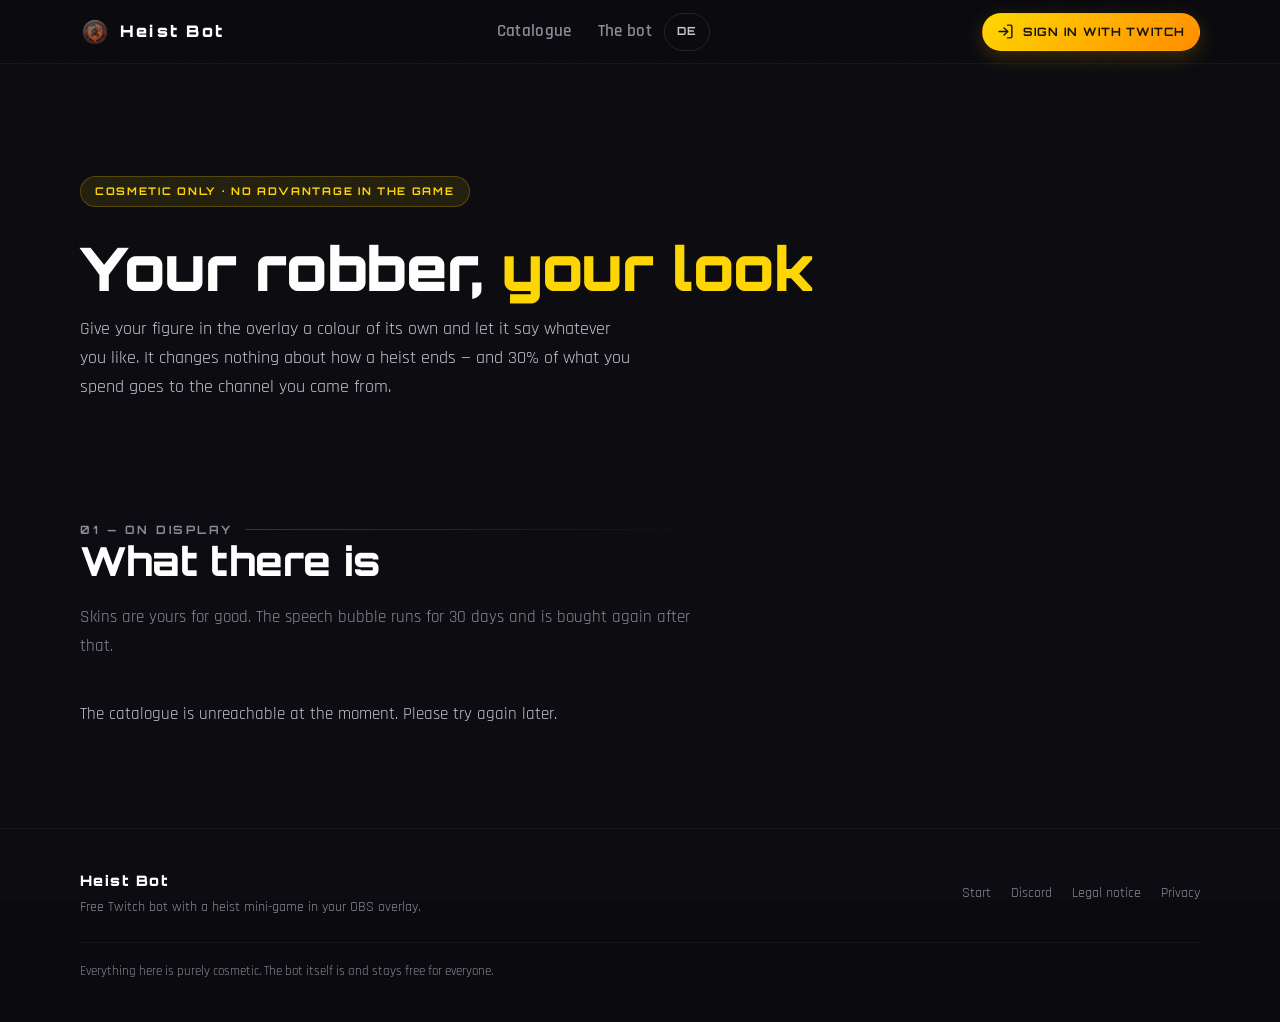
==== shop/index.html @ 2cb6a659 "feat(shop): Katalog und Besitz nach Figurenart gruppiert" ====
<!DOCTYPE html>
<html lang="de">
<head>
    <meta charset="UTF-8">
    <meta name="viewport" content="width=device-width, initial-scale=1.0">
    <title>Shop — Heist Bot</title>
    <meta name="description" content="Gib deinem Räuber ein eigenes Aussehen und eine Sprechblase. Reine Kosmetik — am Ausgang eines Raubs ändert sie nichts.">
    <meta name="robots" content="index, follow">
    <meta name="theme-color" content="#0a0a0f">

    <meta property="og:type" content="website">
    <meta property="og:url" content="https://www.heist-bot.pro/shop/">
    <meta property="og:title" content="Shop — Heist Bot">
    <meta property="og:description" content="Eigenes Aussehen und eine Sprechblase für deinen Räuber. Reine Kosmetik.">
    <link rel="canonical" href="https://www.heist-bot.pro/shop/">
    <link rel="icon" type="image/png" href="../assets/favicon.png">

    <!-- Schriften liegen lokal — es wird nichts nachgeladen. -->
    <link rel="stylesheet" href="../assets/fonts.css">
    <link rel="stylesheet" href="../assets/css/site.css">
    <link rel="stylesheet" href="../assets/css/shop.css">

    <script src="../assets/js/lucide.min.js"></script>
    <script src="../assets/js/i18n-shop.js" defer></script>
    <script src="../assets/js/shop.js" defer></script>
</head>
<body>

<header class="kopf">
    <div class="container">
        <a class="marke" href="/">
            <img src="../assets/favicon.png" alt="">
            <span>Heist Bot</span>
        </a>

        <nav class="nav" aria-label="Hauptnavigation">
            <a href="#katalog" data-i18n="nav_katalog">Katalog</a>
            <a href="/#funktionen" data-i18n="nav_bot">Der Bot</a>
        </nav>

        <button class="sprache" id="sprache" type="button" aria-label="Sprache wechseln / switch language">EN</button>

        <div class="anmeldung">
            <button class="knopf knopf-gold knopf-klein" id="anmelden" type="button">
                <i data-lucide="log-in"></i>
                <span class="nur-breit" data-i18n="an_knopf">Mit Twitch anmelden</span>
                <span class="nur-schmal" data-i18n="an_knopf_kurz">Anmelden</span>
            </button>
            <span class="wer" id="wer" hidden>
                <span id="werName"></span>
                <button class="knopf knopf-leer knopf-klein" id="abmelden" type="button" data-i18n="an_abmelden">Abmelden</button>
            </span>
        </div>
    </div>
</header>

<main id="top">
    <!-- ═══ Kopfzeile des Shops ═══ -->
    <section class="shop-held">
        <div class="container">
            <p class="kicker" data-i18n="sh_kicker">Nur Kosmetik · kein Vorteil im Spiel</p>
            <h1 data-i18n="sh_titel">Dein Räuber, <span class="gold">dein Auftritt</span></h1>
            <p class="lede" data-i18n="sh_lede">Gib deiner Figur im Overlay eine eigene Farbe und lass sie sagen, was du willst. Am Ausgang eines Raubs ändert das nichts — und 30 % von dem, was du ausgibst, gehen an den Kanal, über den du hergekommen bist.</p>
            <p class="hinweis" id="hinweis" hidden></p>
        </div>
    </section>

    <!-- ═══ Katalog ═══ -->
    <section class="abschnitt" id="katalog">
        <div class="container">
            <div class="abschnitt-kopf">
                <p class="marker"><span data-i18n="mk_katalog">01 — Auslage</span></p>
                <h2 data-i18n="kat_titel">Was es gibt</h2>
                <p data-i18n="kat_lede">Skins bleiben dir dauerhaft. Die Sprechblase läuft 30 Tage und wird danach neu gekauft.</p>
            </div>

            <p id="katalogStatus" data-i18n="kat_laedt">Katalog wird geladen …</p>

            <h3 class="gruppe-titel" id="gruppeRaeuberTitel" hidden data-i18n="kat_gruppe_raeuber">Für Raub-Kanäle</h3>
            <div class="karten" id="katalogRaeuber"></div>

            <h3 class="gruppe-titel" id="gruppeHundeTitel" hidden data-i18n="kat_gruppe_hunde">Für Zombie-Hund-Kanäle</h3>
            <div class="karten" id="katalogHunde"></div>
        </div>
    </section>

    <!-- ═══ Mein Räuber ═══ -->
    <section class="abschnitt" id="meins" hidden>
        <div class="container">
            <div class="abschnitt-kopf">
                <p class="marker"><span data-i18n="mk_meins">02 — Deine Sachen</span></p>
                <h2 data-i18n="mein_titel">Mein Räuber</h2>
                <p data-i18n="mein_lede">Ein Aussehen ist gleichzeitig aktiv. Der Wechsel gilt sofort, im nächsten Raub siehst du ihn.</p>
            </div>

            <p id="besitzLeer" hidden data-i18n="mein_leer">Du besitzt noch nichts — oben im Katalog findest du alles.</p>
            <div class="karten" id="besitzListe"></div>
        </div>
    </section>

    <!-- ═══ Meine Sprechblase ═══ -->
    <section class="abschnitt" id="blase" hidden>
        <div class="container">
            <div class="abschnitt-kopf">
                <p class="marker"><span data-i18n="mk_blase">03 — Deine Stimme</span></p>
                <h2 data-i18n="bl_titel">Meine Sprechblase</h2>
                <p data-i18n="bl_lede">Höchstens 60 Zeichen, keine Links. Der Text wird geprüft, bevor er im Stream auftaucht.</p>
            </div>

            <div class="blase-feld">
                <label class="blase-label" for="blaseText" data-i18n="bl_label">Dein Text</label>
                <div class="blase-eingabe">
                    <input id="blaseText" type="text" maxlength="60" autocomplete="off"
                           placeholder="Ich bin dann mal reich." data-i18n-attr="placeholder" data-i18n="bl_platzhalter">
                    <button class="knopf knopf-gold knopf-klein" id="blaseSpeichern" type="button" data-i18n="bl_speichern">Speichern</button>
                </div>
                <div class="blase-zeile">
                    <span id="blaseZaehler">0/60</span>
                    <span id="blaseRest"></span>
                </div>
                <p id="blaseStatus" class="blase-status"></p>
            </div>
        </div>
    </section>
</main>

<footer class="fuss">
    <div class="container fuss-raster">
        <div>
            <p class="fuss-marke">Heist Bot</p>
            <p class="fuss-klein" data-i18n="fuss_claim">Kostenloser Twitch-Bot mit Raub-Minispiel im OBS-Overlay.</p>
        </div>
        <nav class="fuss-links" aria-label="Fußzeile">
            <a href="/">Start</a>
            <a href="https://discord.gg/FV83Fcu3V3" target="_blank" rel="noopener">Discord</a>
            <a href="/impressum.html" data-i18n="fuss_impressum">Impressum</a>
            <a href="/datenschutz.html" data-i18n="fuss_datenschutz">Datenschutz</a>
        </nav>
    </div>
    <div class="container">
        <p class="fuss-klein fuss-spende" data-i18n="fuss_kosmetik">Alles hier ist reine Kosmetik. Der Bot selbst ist und bleibt für alle kostenlos.</p>
    </div>
</footer>

</body>
</html>
---- assets/fonts.css ----
/* latin */
@font-face {
  font-family: 'Orbitron';
  font-style: normal;
  font-weight: 400;
  font-display: swap;
  src: url(fonts/yMJRMIlzdpvBhQQL_Qq7dy0.woff2) format('woff2');
  unicode-range: U+0000-00FF, U+0131, U+0152-0153, U+02BB-02BC, U+02C6, U+02DA, U+02DC, U+0304, U+0308, U+0329, U+2000-206F, U+20AC, U+2122, U+2191, U+2193, U+2212, U+2215, U+FEFF, U+FFFD;
}
/* latin */
@font-face {
  font-family: 'Orbitron';
  font-style: normal;
  font-weight: 500;
  font-display: swap;
  src: url(fonts/yMJRMIlzdpvBhQQL_Qq7dy0.woff2) format('woff2');
  unicode-range: U+0000-00FF, U+0131, U+0152-0153, U+02BB-02BC, U+02C6, U+02DA, U+02DC, U+0304, U+0308, U+0329, U+2000-206F, U+20AC, U+2122, U+2191, U+2193, U+2212, U+2215, U+FEFF, U+FFFD;
}
/* latin */
@font-face {
  font-family: 'Orbitron';
  font-style: normal;
  font-weight: 600;
  font-display: swap;
  src: url(fonts/yMJRMIlzdpvBhQQL_Qq7dy0.woff2) format('woff2');
  unicode-range: U+0000-00FF, U+0131, U+0152-0153, U+02BB-02BC, U+02C6, U+02DA, U+02DC, U+0304, U+0308, U+0329, U+2000-206F, U+20AC, U+2122, U+2191, U+2193, U+2212, U+2215, U+FEFF, U+FFFD;
}
/* latin */
@font-face {
  font-family: 'Orbitron';
  font-style: normal;
  font-weight: 700;
  font-display: swap;
  src: url(fonts/yMJRMIlzdpvBhQQL_Qq7dy0.woff2) format('woff2');
  unicode-range: U+0000-00FF, U+0131, U+0152-0153, U+02BB-02BC, U+02C6, U+02DA, U+02DC, U+0304, U+0308, U+0329, U+2000-206F, U+20AC, U+2122, U+2191, U+2193, U+2212, U+2215, U+FEFF, U+FFFD;
}
/* latin */
@font-face {
  font-family: 'Orbitron';
  font-style: normal;
  font-weight: 800;
  font-display: swap;
  src: url(fonts/yMJRMIlzdpvBhQQL_Qq7dy0.woff2) format('woff2');
  unicode-range: U+0000-00FF, U+0131, U+0152-0153, U+02BB-02BC, U+02C6, U+02DA, U+02DC, U+0304, U+0308, U+0329, U+2000-206F, U+20AC, U+2122, U+2191, U+2193, U+2212, U+2215, U+FEFF, U+FFFD;
}
/* latin */
@font-face {
  font-family: 'Orbitron';
  font-style: normal;
  font-weight: 900;
  font-display: swap;
  src: url(fonts/yMJRMIlzdpvBhQQL_Qq7dy0.woff2) format('woff2');
  unicode-range: U+0000-00FF, U+0131, U+0152-0153, U+02BB-02BC, U+02C6, U+02DA, U+02DC, U+0304, U+0308, U+0329, U+2000-206F, U+20AC, U+2122, U+2191, U+2193, U+2212, U+2215, U+FEFF, U+FFFD;
}
/* devanagari */
@font-face {
  font-family: 'Rajdhani';
  font-style: normal;
  font-weight: 400;
  font-display: swap;
  src: url(fonts/LDIxapCSOBg7S-QT7p4GM-aUWA.woff2) format('woff2');
  unicode-range: U+0900-097F, U+1CD0-1CF9, U+200C-200D, U+20A8, U+20B9, U+20F0, U+25CC, U+A830-A839, U+A8E0-A8FF, U+11B00-11B09;
}
/* latin-ext */
@font-face {
  font-family: 'Rajdhani';
  font-style: normal;
  font-weight: 400;
  font-display: swap;
  src: url(fonts/LDIxapCSOBg7S-QT7p4JM-aUWA.woff2) format('woff2');
  unicode-range: U+0100-02BA, U+02BD-02C5, U+02C7-02CC, U+02CE-02D7, U+02DD-02FF, U+0304, U+0308, U+0329, U+1D00-1DBF, U+1E00-1E9F, U+1EF2-1EFF, U+2020, U+20A0-20AB, U+20AD-20C0, U+2113, U+2C60-2C7F, U+A720-A7FF;
}
/* latin */
@font-face {
  font-family: 'Rajdhani';
  font-style: normal;
  font-weight: 400;
  font-display: swap;
  src: url(fonts/LDIxapCSOBg7S-QT7p4HM-Y.woff2) format('woff2');
  unicode-range: U+0000-00FF, U+0131, U+0152-0153, U+02BB-02BC, U+02C6, U+02DA, U+02DC, U+0304, U+0308, U+0329, U+2000-206F, U+20AC, U+2122, U+2191, U+2193, U+2212, U+2215, U+FEFF, U+FFFD;
}
/* devanagari */
@font-face {
  font-family: 'Rajdhani';
  font-style: normal;
  font-weight: 500;
  font-display: swap;
  src: url(fonts/LDI2apCSOBg7S-QT7pb0EPOqeef2kg.woff2) format('woff2');
  unicode-range: U+0900-097F, U+1CD0-1CF9, U+200C-200D, U+20A8, U+20B9, U+20F0, U+25CC, U+A830-A839, U+A8E0-A8FF, U+11B00-11B09;
}
/* latin-ext */
@font-face {
  font-family: 'Rajdhani';
  font-style: normal;
  font-weight: 500;
  font-display: swap;
  src: url(fonts/LDI2apCSOBg7S-QT7pb0EPOleef2kg.woff2) format('woff2');
  unicode-range: U+0100-02BA, U+02BD-02C5, U+02C7-02CC, U+02CE-02D7, U+02DD-02FF, U+0304, U+0308, U+0329, U+1D00-1DBF, U+1E00-1E9F, U+1EF2-1EFF, U+2020, U+20A0-20AB, U+20AD-20C0, U+2113, U+2C60-2C7F, U+A720-A7FF;
}
/* latin */
@font-face {
  font-family: 'Rajdhani';
  font-style: normal;
  font-weight: 500;
  font-display: swap;
  src: url(fonts/LDI2apCSOBg7S-QT7pb0EPOreec.woff2) format('woff2');
  unicode-range: U+0000-00FF, U+0131, U+0152-0153, U+02BB-02BC, U+02C6, U+02DA, U+02DC, U+0304, U+0308, U+0329, U+2000-206F, U+20AC, U+2122, U+2191, U+2193, U+2212, U+2215, U+FEFF, U+FFFD;
}
/* devanagari */
@font-face {
  font-family: 'Rajdhani';
  font-style: normal;
  font-weight: 600;
  font-display: swap;
  src: url(fonts/LDI2apCSOBg7S-QT7pbYF_Oqeef2kg.woff2) format('woff2');
  unicode-range: U+0900-097F, U+1CD0-1CF9, U+200C-200D, U+20A8, U+20B9, U+20F0, U+25CC, U+A830-A839, U+A8E0-A8FF, U+11B00-11B09;
}
/* latin-ext */
@font-face {
  font-family: 'Rajdhani';
  font-style: normal;
  font-weight: 600;
  font-display: swap;
  src: url(fonts/LDI2apCSOBg7S-QT7pbYF_Oleef2kg.woff2) format('woff2');
  unicode-range: U+0100-02BA, U+02BD-02C5, U+02C7-02CC, U+02CE-02D7, U+02DD-02FF, U+0304, U+0308, U+0329, U+1D00-1DBF, U+1E00-1E9F, U+1EF2-1EFF, U+2020, U+20A0-20AB, U+20AD-20C0, U+2113, U+2C60-2C7F, U+A720-A7FF;
}
/* latin */
@font-face {
  font-family: 'Rajdhani';
  font-style: normal;
  font-weight: 600;
  font-display: swap;
  src: url(fonts/LDI2apCSOBg7S-QT7pbYF_Oreec.woff2) format('woff2');
  unicode-range: U+0000-00FF, U+0131, U+0152-0153, U+02BB-02BC, U+02C6, U+02DA, U+02DC, U+0304, U+0308, U+0329, U+2000-206F, U+20AC, U+2122, U+2191, U+2193, U+2212, U+2215, U+FEFF, U+FFFD;
}
/* devanagari */
@font-face {
  font-family: 'Rajdhani';
  font-style: normal;
  font-weight: 700;
  font-display: swap;
  src: url(fonts/LDI2apCSOBg7S-QT7pa8FvOqeef2kg.woff2) format('woff2');
  unicode-range: U+0900-097F, U+1CD0-1CF9, U+200C-200D, U+20A8, U+20B9, U+20F0, U+25CC, U+A830-A839, U+A8E0-A8FF, U+11B00-11B09;
}
/* latin-ext */
@font-face {
  font-family: 'Rajdhani';
  font-style: normal;
  font-weight: 700;
  font-display: swap;
  src: url(fonts/LDI2apCSOBg7S-QT7pa8FvOleef2kg.woff2) format('woff2');
  unicode-range: U+0100-02BA, U+02BD-02C5, U+02C7-02CC, U+02CE-02D7, U+02DD-02FF, U+0304, U+0308, U+0329, U+1D00-1DBF, U+1E00-1E9F, U+1EF2-1EFF, U+2020, U+20A0-20AB, U+20AD-20C0, U+2113, U+2C60-2C7F, U+A720-A7FF;
}
/* latin */
@font-face {
  font-family: 'Rajdhani';
  font-style: normal;
  font-weight: 700;
  font-display: swap;
  src: url(fonts/LDI2apCSOBg7S-QT7pa8FvOreec.woff2) format('woff2');
  unicode-range: U+0000-00FF, U+0131, U+0152-0153, U+02BB-02BC, U+02C6, U+02DA, U+02DC, U+0304, U+0308, U+0329, U+2000-206F, U+20AC, U+2122, U+2191, U+2193, U+2212, U+2215, U+FEFF, U+FFFD;
}
---- assets/css/site.css ----
/* =============================================================
   Heist Bot — Landing
   Gestaltungsidee: das Dossier eines Raubzugs. Dunkle Flaechen,
   Gold als Scheinwerfer (nie flaechig), Abschnitte als nummerierte
   Planungsschritte, feines Korn ueber allem.
   Mobil zuerst: Grundregeln gelten fuers Handy, Aufweitungen ab 768px.
   ============================================================= */

/* ---------- Token ---------- */
:root {
    --gold: #ffd700;
    --gold-deep: #ff8c00;
    --gold-gradient: linear-gradient(135deg, #ffd700, #ff8c00);

    --surface: #0a0a0f;
    --surface-1: #12121a;
    --surface-2: #1a1a24;
    --surface-3: #22222e;

    --text: #ffffff;
    --text-2: #c5c5d0;
    --text-3: #8a8a98;

    --outline: rgba(255, 255, 255, 0.10);
    --outline-soft: rgba(255, 255, 255, 0.05);
    --gold-soft: rgba(255, 215, 0, 0.10);
    --gold-line: rgba(255, 215, 0, 0.22);

    --r-sm: 8px;
    --r-md: 12px;
    --r-lg: 16px;
    --r-xl: 24px;
    --r-full: 999px;

    --shadow-1: 0 2px 8px rgba(0, 0, 0, 0.3);
    --shadow-2: 0 8px 24px rgba(0, 0, 0, 0.4);
    --shadow-3: 0 16px 48px rgba(0, 0, 0, 0.55);

    --kopf-hoehe: 64px;
}

/* ---------- Reset ---------- */
*,
*::before,
*::after { box-sizing: border-box; }

body { margin: 0; }

img,
svg,
video { max-width: 100%; height: auto; display: block; }

button,
input,
select { font: inherit; color: inherit; }

a { color: inherit; }

/* ---------- Grundlagen ---------- */
html { scroll-behavior: smooth; scroll-padding-top: calc(var(--kopf-hoehe) + 12px); }

body {
    background: var(--surface);
    color: var(--text-2);
    font-family: 'Rajdhani', 'Segoe UI', sans-serif;
    font-size: 17px;
    line-height: 1.65;
    -webkit-font-smoothing: antialiased;
    overflow-x: hidden;
}

/* Feines Korn ueber der ganzen Seite — nimmt den Flaechen das Digitale.
   Inline-SVG als data:-URI, damit nichts nachgeladen wird (DSGVO). */
body::before {
    content: '';
    position: fixed;
    inset: 0;
    z-index: 1;
    pointer-events: none;
    opacity: 0.035;
    background-image: url("data:image/svg+xml,%3Csvg xmlns='http://www.w3.org/2000/svg' width='120' height='120'%3E%3Cfilter id='n'%3E%3CfeTurbulence type='fractalNoise' baseFrequency='0.9' numOctaves='3'/%3E%3C/filter%3E%3Crect width='120' height='120' filter='url(%23n)'/%3E%3C/svg%3E");
}

h1, h2, h3 {
    font-family: 'Orbitron', 'Rajdhani', sans-serif;
    color: var(--text);
    line-height: 1.1;
    letter-spacing: -0.01em;
    margin: 0 0 0.5em;
}

h1 { font-size: clamp(2rem, 8vw, 3.75rem); font-weight: 900; }
h2 { font-size: clamp(1.6rem, 5.5vw, 2.5rem); font-weight: 800; }
h3 { font-size: 1.15rem; font-weight: 700; letter-spacing: 0; }

p { margin: 0 0 1rem; }

.container {
    width: min(1120px, 100% - 2.5rem);
    margin-inline: auto;
}

.gold { color: var(--gold); }

/* ---------- Kopfbereich ---------- */
.kopf {
    position: sticky;
    top: 0;
    z-index: 50;
    height: var(--kopf-hoehe);
    display: flex;
    align-items: center;
    background: rgba(10, 10, 15, 0.82);
    backdrop-filter: blur(12px);
    border-bottom: 1px solid var(--outline-soft);
}

.kopf .container {
    display: flex;
    align-items: center;
    gap: 12px;
}

.marke {
    display: flex;
    align-items: center;
    gap: 10px;
    text-decoration: none;
    margin-right: auto;
}

.marke img { width: 30px; height: 30px; }

.marke span {
    font-family: 'Orbitron', sans-serif;
    font-weight: 900;
    font-size: 1rem;
    letter-spacing: 0.14em;
    color: var(--text);
}

.nav {
    display: none;
    gap: 26px;
}

.nav a {
    text-decoration: none;
    color: var(--text-3);
    font-weight: 600;
    letter-spacing: 0.02em;
    padding: 4px 0;
    border-bottom: 1px solid transparent;
    transition: color 0.18s ease, border-color 0.18s ease;
}

.nav a:hover { color: var(--text); border-bottom-color: var(--gold); }

/* ---------- Knoepfe ---------- */
.knopf {
    display: inline-flex;
    align-items: center;
    justify-content: center;
    gap: 9px;
    min-height: 46px;
    padding: 0 20px;
    border: 1px solid transparent;
    border-radius: var(--r-full);
    font-family: 'Orbitron', sans-serif;
    font-weight: 700;
    font-size: 0.82rem;
    letter-spacing: 0.08em;
    text-transform: uppercase;
    text-decoration: none;
    cursor: pointer;
    transition: transform 0.16s ease, box-shadow 0.16s ease, background 0.16s ease;
}

.knopf svg { width: 17px; height: 17px; }

.knopf-gold {
    background: var(--gold-gradient);
    color: #14140c;
    box-shadow: 0 6px 20px rgba(255, 170, 0, 0.22);
}

.knopf-gold:hover { transform: translateY(-2px); box-shadow: 0 10px 28px rgba(255, 170, 0, 0.32); }

.knopf-leer {
    background: transparent;
    border-color: var(--outline);
    color: var(--text);
}

.knopf-leer:hover { border-color: var(--gold-line); background: var(--gold-soft); }

.knopf-klein { min-height: 38px; padding: 0 14px; font-size: 0.72rem; }

/* Sprachumschalter + Hamburger */
.sprache {
    background: transparent;
    border: 1px solid var(--outline);
    border-radius: var(--r-full);
    color: var(--text-2);
    font-family: 'Orbitron', sans-serif;
    font-size: 0.7rem;
    font-weight: 700;
    letter-spacing: 0.1em;
    min-height: 38px;
    min-width: 46px;
    cursor: pointer;
    transition: border-color 0.18s ease, color 0.18s ease;
}

.sprache:hover { border-color: var(--gold-line); color: var(--gold); }

.kopf .knopf-gold { display: none; }

.hamburger {
    display: inline-flex;
    align-items: center;
    justify-content: center;
    width: 42px;
    height: 42px;
    background: transparent;
    border: 1px solid var(--outline);
    border-radius: var(--r-sm);
    cursor: pointer;
}

.hamburger svg { width: 20px; height: 20px; }

/* Mobiles Menue */
.mobilnav {
    position: fixed;
    inset: var(--kopf-hoehe) 0 auto 0;
    z-index: 45;
    display: none;
    flex-direction: column;
    gap: 2px;
    padding: 14px 20px 22px;
    background: rgba(10, 10, 15, 0.97);
    border-bottom: 1px solid var(--outline);
}

.mobilnav.offen { display: flex; }

.mobilnav a {
    padding: 13px 4px;
    text-decoration: none;
    color: var(--text-2);
    font-weight: 600;
    border-bottom: 1px solid var(--outline-soft);
}

.mobilnav .knopf { margin-top: 14px; }

@media (min-width: 900px) {
    .nav { display: flex; }
    .kopf .knopf-gold { display: inline-flex; }
    .hamburger { display: none; }
    .mobilnav { display: none !important; }
}

/* ---------- Abschnitte ---------- */
.abschnitt {
    position: relative;
    z-index: 2;
    padding: 72px 0;
}

.abschnitt + .abschnitt { border-top: 1px solid var(--outline-soft); }

/* Nummerierte Marke wie in einem Einsatzplan: "01 — Der Plan" */
.marker {
    display: flex;
    align-items: center;
    gap: 12px;
    margin-bottom: 14px;
    font-family: 'Orbitron', sans-serif;
    font-size: 0.72rem;
    font-weight: 700;
    letter-spacing: 0.22em;
    text-transform: uppercase;
    color: var(--gold);
}

.marker::after {
    content: '';
    flex: 1;
    height: 1px;
    background: linear-gradient(90deg, var(--gold-line), transparent);
}

.abschnitt-kopf { max-width: 640px; margin-bottom: 40px; }
.abschnitt-kopf p { color: var(--text-3); margin: 0; }

@media (min-width: 768px) {
    .abschnitt { padding: 104px 0; }
}

/* ---------- Held ---------- */
.held {
    position: relative;
    z-index: 2;
    padding: 48px 0 64px;
    overflow: hidden;
}

/* Scheinwerfer: Gold als Licht, nicht als Flaeche. */
.held::before {
    content: '';
    position: absolute;
    top: -30%;
    left: 50%;
    width: min(900px, 130%);
    aspect-ratio: 1;
    transform: translateX(-50%);
    background: radial-gradient(circle, rgba(255, 190, 0, 0.16) 0%, rgba(255, 140, 0, 0.05) 38%, transparent 68%);
    pointer-events: none;
}

.held-raster { position: relative; display: grid; gap: 44px; }

.kicker {
    display: inline-block;
    margin: 0 0 18px;
    padding: 6px 14px;
    border: 1px solid var(--gold-line);
    border-radius: var(--r-full);
    background: var(--gold-soft);
    color: var(--gold);
    font-family: 'Orbitron', sans-serif;
    font-size: 0.66rem;
    font-weight: 700;
    letter-spacing: 0.16em;
    text-transform: uppercase;
}

.held h1 { margin-bottom: 18px; }

.lede { font-size: 1.1rem; max-width: 34em; margin-bottom: 26px; }

.held-knoepfe { display: flex; flex-wrap: wrap; gap: 12px; }

.held-fuss {
    margin: 20px 0 0;
    color: var(--text-3);
    font-size: 0.9rem;
    letter-spacing: 0.02em;
}

/* ---------- Chat-Demo ---------- */
.chatfenster {
    display: flex;
    flex-direction: column;
    border: 1px solid var(--outline);
    border-radius: var(--r-lg);
    background: linear-gradient(180deg, var(--surface-1), var(--surface));
    box-shadow: var(--shadow-3);
    overflow: hidden;
}

.chat-kopf {
    display: flex;
    align-items: center;
    gap: 9px;
    padding: 11px 14px;
    background: var(--surface-2);
    border-bottom: 1px solid var(--outline-soft);
    font-size: 0.82rem;
}

.chat-punkt {
    width: 8px;
    height: 8px;
    border-radius: 50%;
    background: #4ade80;
    box-shadow: 0 0 8px #4ade80;
}

.chat-titel { color: var(--text); font-weight: 700; }
.chat-meta { margin-left: auto; color: var(--text-3); font-size: 0.72rem; letter-spacing: 0.1em; text-transform: uppercase; }

.chat-verlauf {
    height: 290px;
    overflow-y: auto;
    padding: 14px;
    font-size: 0.94rem;
    line-height: 1.5;
    scrollbar-width: thin;
}

.chat-zeile { margin-bottom: 7px; word-wrap: break-word; overflow-wrap: anywhere; }
.chat-name { font-weight: 700; }
.chat-name.bot { color: var(--gold); }
.chat-name.du { color: #7dd3fc; }
.chat-name.v1 { color: #f0abfc; }
.chat-name.v2 { color: #86efac; }
.chat-name.v3 { color: #fca5a5; }
.chat-system { color: var(--text-3); font-style: italic; }
.chat-gewinn { color: #4ade80; font-weight: 600; }
.chat-verlust { color: #f87171; font-weight: 600; }

.chat-eingabe {
    display: flex;
    gap: 8px;
    padding: 11px;
    border-top: 1px solid var(--outline-soft);
    background: var(--surface-1);
}

.chat-eingabe input {
    flex: 1;
    min-width: 0;
    min-height: 42px;
    padding: 0 13px;
    background: var(--surface-3);
    border: 1px solid var(--outline);
    border-radius: var(--r-sm);
    color: var(--text);
    font-family: 'Rajdhani', sans-serif;
}

.chat-eingabe input:focus { outline: none; border-color: var(--gold-line); }

.chat-vorschlaege {
    display: flex;
    flex-wrap: wrap;
    gap: 7px;
    padding: 0 11px 12px;
    background: var(--surface-1);
}

.chat-vorschlaege button {
    padding: 5px 11px;
    background: transparent;
    border: 1px solid var(--outline);
    border-radius: var(--r-full);
    color: var(--text-3);
    font-family: 'Rajdhani', monospace;
    font-size: 0.82rem;
    cursor: pointer;
    transition: color 0.16s ease, border-color 0.16s ease;
}

.chat-vorschlaege button:hover { color: var(--gold); border-color: var(--gold-line); }

@media (min-width: 900px) {
    .held { padding: 88px 0 104px; }
    .held-raster { grid-template-columns: 1.05fr 0.95fr; align-items: center; gap: 56px; }
    .chat-verlauf { height: 340px; }
}

/* ---------- Fuss ---------- */
.fuss {
    position: relative;
    z-index: 2;
    padding: 40px 0;
    border-top: 1px solid var(--outline-soft);
    color: var(--text-3);
    font-size: 0.9rem;
}

/* ---------- Karten (Funktionen) ---------- */
.karten { display: grid; gap: 16px; }

.karte {
    position: relative;
    padding: 24px 22px;
    background: var(--surface-1);
    border: 1px solid var(--outline);
    border-radius: var(--r-lg);
    overflow: hidden;
    transition: border-color 0.2s ease, transform 0.2s ease;
}

/* Goldene Haarlinie oben — Akzent, der beim Zeigen aufleuchtet. */
.karte::before {
    content: '';
    position: absolute;
    inset: 0 0 auto 0;
    height: 1px;
    background: linear-gradient(90deg, transparent, var(--gold-line), transparent);
    opacity: 0;
    transition: opacity 0.25s ease;
}

.karte:hover { border-color: var(--gold-line); transform: translateY(-3px); }
.karte:hover::before { opacity: 1; }

.karte svg { width: 24px; height: 24px; color: var(--gold); margin-bottom: 14px; }
.karte h3 { margin-bottom: 6px; }
.karte p { margin: 0; color: var(--text-3); font-size: 0.96rem; }

code {
    padding: 1px 6px;
    background: var(--surface-3);
    border-radius: 4px;
    font-family: 'Consolas', monospace;
    font-size: 0.88em;
    color: var(--gold);
}

/* ---------- Warum kostenlos ---------- */
.rechnung { display: grid; gap: 28px; }

.rechnung-text p { color: var(--text-2); }

.haken { list-style: none; margin: 0 0 22px; padding: 0; display: grid; gap: 10px; }
.haken li { display: flex; align-items: flex-start; gap: 10px; }
.haken svg { width: 18px; height: 18px; color: var(--gold); flex-shrink: 0; margin-top: 5px; }

.status {
    display: flex;
    align-items: center;
    gap: 9px;
    margin: 0;
    padding: 12px 14px;
    background: var(--surface-1);
    border: 1px dashed var(--outline);
    border-radius: var(--r-md);
    color: var(--text-3);
    font-size: 0.93rem;
}

.status svg { width: 17px; height: 17px; color: var(--gold); flex-shrink: 0; }

.anteil {
    align-self: start;
    padding: 30px 26px;
    background: linear-gradient(160deg, var(--surface-2), var(--surface-1));
    border: 1px solid var(--gold-line);
    border-radius: var(--r-lg);
    text-align: center;
    box-shadow: var(--shadow-2);
}

.anteil-zahl {
    margin: 0;
    font-family: 'Orbitron', sans-serif;
    font-size: clamp(2.6rem, 10vw, 3.6rem);
    font-weight: 900;
    line-height: 1;
    background: var(--gold-gradient);
    -webkit-background-clip: text;
    background-clip: text;
    color: transparent;
}

.anteil-text { margin: 10px 0 0; color: var(--text-3); font-size: 0.95rem; }

/* ---------- Schritte ---------- */
.schritte { list-style: none; margin: 0 0 48px; padding: 0; display: grid; gap: 18px; counter-reset: s; }

.schritte li {
    position: relative;
    padding: 22px 22px 22px 68px;
    background: var(--surface-1);
    border: 1px solid var(--outline);
    border-radius: var(--r-lg);
}

.schritt-nr {
    position: absolute;
    left: 22px;
    top: 22px;
    width: 32px;
    height: 32px;
    display: grid;
    place-items: center;
    border: 1px solid var(--gold-line);
    border-radius: 50%;
    background: var(--gold-soft);
    color: var(--gold);
    font-family: 'Orbitron', sans-serif;
    font-weight: 700;
    font-size: 0.85rem;
}

.schritte h3 { margin-bottom: 4px; }
.schritte p { margin: 0; color: var(--text-3); font-size: 0.96rem; }

/* ---------- Vertrauen ---------- */
.vertrauen {
    padding-top: 34px;
    border-top: 1px solid var(--outline-soft);
    text-align: center;
}

.vertrauen-titel {
    margin: 0 0 18px;
    color: var(--text-3);
    font-size: 0.78rem;
    letter-spacing: 0.18em;
    text-transform: uppercase;
}

.partner { display: flex; flex-wrap: wrap; justify-content: center; gap: 14px; margin-bottom: 24px; }

.partner a {
    display: flex;
    align-items: center;
    gap: 10px;
    padding: 9px 16px 9px 9px;
    background: var(--surface-1);
    border: 1px solid var(--outline);
    border-radius: var(--r-full);
    text-decoration: none;
    color: var(--text-2);
    font-weight: 600;
    transition: border-color 0.18s ease, color 0.18s ease;
}

.partner a:hover { border-color: var(--gold-line); color: var(--text); }
.partner img { width: 34px; height: 34px; border-radius: 50%; }

/* ---------- Befehlstabelle ---------- */
.tabelle-rahmen {
    border: 1px solid var(--outline);
    border-radius: var(--r-lg);
    overflow-x: auto;   /* breite Inhalte scrollen im Rahmen, nicht die Seite */
    background: var(--surface-1);
}

.befehle { width: 100%; border-collapse: collapse; min-width: 460px; }

.befehle th {
    padding: 14px 18px;
    text-align: left;
    background: var(--surface-2);
    color: var(--text-3);
    font-family: 'Orbitron', sans-serif;
    font-size: 0.7rem;
    font-weight: 700;
    letter-spacing: 0.14em;
    text-transform: uppercase;
}

.befehle td { padding: 13px 18px; border-top: 1px solid var(--outline-soft); font-size: 0.96rem; }
.befehle tr:hover td { background: rgba(255, 255, 255, 0.02); }

/* ---------- FAQ ---------- */
.faq { display: grid; gap: 12px; }

.faq details {
    background: var(--surface-1);
    border: 1px solid var(--outline);
    border-radius: var(--r-md);
    overflow: hidden;
}

.faq summary {
    padding: 17px 20px;
    cursor: pointer;
    color: var(--text);
    font-weight: 700;
    list-style: none;
}

.faq summary::-webkit-details-marker { display: none; }

.faq summary::after {
    content: '+';
    float: right;
    color: var(--gold);
    font-size: 1.3rem;
    line-height: 1;
}

.faq details[open] summary::after { content: '−'; }
.faq details p { margin: 0; padding: 0 20px 18px; color: var(--text-3); }

/* ---------- Fuss ---------- */
.fuss-raster { display: grid; gap: 22px; }
.fuss-marke { margin: 0 0 4px; font-family: 'Orbitron', sans-serif; font-weight: 900; color: var(--text); letter-spacing: 0.1em; }
.fuss-klein { margin: 0; font-size: 0.88rem; }
.fuss-links { display: flex; flex-wrap: wrap; gap: 8px 20px; }
.fuss-links a { text-decoration: none; transition: color 0.18s ease; }
.fuss-links a:hover { color: var(--gold); }
.fuss-spende { margin-top: 22px; padding-top: 18px; border-top: 1px solid var(--outline-soft); font-size: 0.82rem; }

@media (min-width: 768px) {
    .karten { grid-template-columns: repeat(2, 1fr); }
    .schritte { grid-template-columns: repeat(3, 1fr); }
    .fuss-raster { grid-template-columns: 1fr auto; align-items: center; }
}

@media (min-width: 1024px) {
    .karten { grid-template-columns: repeat(3, 1fr); }
    .rechnung { grid-template-columns: 1.5fr 0.8fr; gap: 46px; align-items: center; }
}

/* Bewegung reduzieren, wenn das System es verlangt. */
@media (prefers-reduced-motion: reduce) {
    html { scroll-behavior: auto; }
    * { animation-duration: 0.001ms !important; transition-duration: 0.001ms !important; }
}

/* ---------- Einblenden beim Scrollen ----------
   Ohne JavaScript greift .reveal nie — die Inhalte sind dann von Anfang an da. */
.reveal { opacity: 0; transform: translateY(14px); transition: opacity 0.5s ease, transform 0.5s ease; }
.reveal.sichtbar { opacity: 1; transform: none; }

@media (prefers-reduced-motion: reduce) {
    .reveal { opacity: 1; transform: none; }
}

/* Zeilenausgleich: verhindert einzeln haengende Woerter in Ueberschriften. */
h1, h2 { text-wrap: balance; }

/* Held kompakter: der Blick soll schnell beim naechsten Abschnitt sein. */
@media (min-width: 900px) {
    .held { padding: 72px 0 76px; }
    .chat-verlauf { height: 380px; }
}

/* Abschnittsabstaende etwas straffer — die Seite soll zuegig lesen. */
@media (min-width: 768px) {
    .abschnitt { padding: 84px 0; }
}

/* Tap-Ziele auf dem Handy komfortabel gross (Empfehlung: mind. 44px). */
@media (max-width: 899px) {
    .sprache { min-height: 44px; min-width: 50px; }
    .hamburger { width: 44px; height: 44px; }
}
---- assets/css/shop.css ----
/* =============================================================
   Heist Bot — Shop
   Baut vollstaendig auf site.css auf; hier steht nur, was es auf
   der Startseite nicht gibt: Farbproben, Artikelkarten, das
   Textfeld der Sprechblase und der Anmeldebereich im Kopf.
   ============================================================= */

/* `hidden` muss staerker sein als jede eigene display-Regel — sonst bleibt
   ein ausgeblendeter Knopf sichtbar, weil .knopf { display: inline-flex }
   die Vorgabe des Browsers ueberschreibt. */
[hidden] { display: none !important; }

/* ---------- Anmeldung im Kopf ---------- */
.anmeldung { display: flex; align-items: center; gap: 10px; margin-left: auto; }

/* site.css blendet .kopf .knopf-gold auf schmalen Anzeigen aus (dort steckt
   der Knopf im Menue). Hier gibt es kein Menue, und die Anmeldung ist der
   wichtigste Knopf der Seite — also immer sichtbar. */
.kopf .anmeldung .knopf-gold { display: inline-flex; }

.wer {
    display: flex;
    align-items: center;
    gap: 10px;
    font-size: 0.8rem;
    color: var(--text-2);
}

.wer #werName {
    max-width: 22ch;
    overflow: hidden;
    text-overflow: ellipsis;
    white-space: nowrap;
}

/* Auf schmalen Anzeigen zaehlt der Anmeldeknopf mehr als die Navigation. */
@media (max-width: 899px) {
    .kopf .nav { display: none; }
}

/* Ganz schmal wird es eng: der Markenname darf nicht umbrechen, und der
   eigene Name weicht dem Knopf — der Name steht ohnehin bei "Mein Raeuber". */
.nur-schmal { display: none; }

@media (max-width: 599px) {
    .marke span { white-space: nowrap; }
    .wer #werName { display: none; }
    .anmeldung .knopf { padding: 0 12px; }
    /* "Mit Twitch anmelden" bricht hier um und schiebt die Marke weg. */
    .nur-breit { display: none; }
    .nur-schmal { display: inline; }
}

/* ---------- Kopfbereich der Seite ---------- */
.shop-held {
    padding: calc(var(--kopf-hoehe) + 48px) 0 8px;
}

.shop-held h1 { margin: 10px 0 14px; }
.shop-held .lede { max-width: 62ch; }

/* ---------- Hinweisstreifen ----------
   Sichtbar, aber nicht laut: Stoerungen sollen den Katalog nicht verdecken. */
.hinweis {
    margin-top: 22px;
    padding: 12px 16px;
    background: var(--gold-soft);
    border: 1px solid var(--gold-line);
    border-radius: var(--r-md);
    color: var(--text-2);
    font-size: 0.92rem;
}

/* ---------- Artikelkarten ---------- */
.artikel { display: flex; flex-direction: column; gap: 10px; }

.artikel h3 { margin: 0; }

/* Die Figur aus dem Overlay, im Shop genauso eingefaerbt wie im Spiel. */
.vorschau {
    display: flex;
    align-items: flex-end;
    justify-content: center;
    height: 156px;
}

.vorschau canvas {
    display: block;
    height: 156px;
    width: auto;
    /* Ohne Schatten schwebt die Figur vor der Karte statt darauf zu stehen. */
    filter: drop-shadow(0 6px 10px rgba(0, 0, 0, 0.5));
}

.vorschau-blase { align-items: center; }

/* Farbpunkt: Rueckfall, solange (oder falls) das Bild nicht da ist, und
   feste Darstellung fuer die Sprechblase. */
.probe {
    flex: none;
    align-self: center;
    width: 48px;
    height: 48px;
    border-radius: var(--r-full);
    background: var(--probe, var(--surface-3));
    border: 2px solid var(--gold-line);
    box-shadow: inset 0 0 12px rgba(0, 0, 0, 0.45);
}

.probe-blase {
    display: flex;
    align-items: center;
    justify-content: center;
    background: var(--surface-3);
}

.probe-blase svg { width: 22px; height: 22px; color: var(--gold); margin: 0; }

.artikel-meta { margin: 0; color: var(--text-3); font-size: 0.9rem; }

.artikel .knopf { margin-top: auto; align-self: flex-start; }

/* Gesperrt heisst gesperrt: ein voll leuchtender Goldknopf, der nichts tut,
   waere eine Einladung zum Draufklicken ("Bald verfuegbar", "Aktiv"). */
.artikel .knopf:disabled,
.artikel .knopf:disabled:hover {
    opacity: 0.45;
    box-shadow: none;
    transform: none;
    cursor: not-allowed;
}

.artikel-status { margin: 0; font-size: 0.82rem; color: var(--text-3); }
.artikel-status.abgelaufen { color: var(--gold-deep); }

/* Aktiver Skin: ruhig markiert, ohne die Karte zu ueberladen. */
.artikel.aktiv { border-color: var(--gold-line); }
.artikel.aktiv::before { opacity: 1; }

/* ---------- Sprechblase ---------- */
.blase-feld {
    max-width: 620px;
    padding: 22px;
    background: var(--surface-1);
    border: 1px solid var(--outline);
    border-radius: var(--r-lg);
}

.blase-label {
    display: block;
    margin-bottom: 8px;
    font-size: 0.8rem;
    letter-spacing: 0.08em;
    text-transform: uppercase;
    color: var(--text-3);
}

.blase-eingabe { display: flex; flex-wrap: wrap; gap: 10px; }

.blase-eingabe input {
    flex: 1 1 220px;
    min-width: 0;
    padding: 12px 14px;
    background: var(--surface-2);
    border: 1px solid var(--outline);
    border-radius: var(--r-md);
    color: var(--text);
    font: inherit;
    font-size: 0.95rem;
}

.blase-eingabe input:focus { outline: none; border-color: var(--gold-line); }
.blase-eingabe input:disabled { color: var(--text-3); cursor: not-allowed; }

.blase-zeile {
    display: flex;
    justify-content: space-between;
    gap: 12px;
    margin-top: 10px;
    font-size: 0.82rem;
    color: var(--text-3);
}

.blase-status { margin: 12px 0 0; font-size: 0.9rem; color: var(--text-2); overflow-wrap: break-word; }

/* Abgelehnter Text: das Feld faerbt sich mit, damit die Begruendung nicht
   als kleine Zeile untergeht und der Knopf kaputt wirkt. */
.blase-status.fehler { color: var(--gold-deep); font-weight: 600; }

.blase-eingabe input.fehler,
.blase-eingabe input.fehler:focus {
    border-color: var(--gold-deep);
    background: rgba(255, 140, 0, 0.06);
}

/* Ueberschrift ueber einer Katalog-Gruppe. */
.gruppe-titel {
    margin: 32px 0 14px;
    font-size: 1.05rem;
    letter-spacing: 0.06em;
    text-transform: uppercase;
    color: var(--text-3);
}

.gruppe-titel:first-of-type { margin-top: 8px; }

/* Ueberschrift im Karten-Raster: ueber die volle Breite. */
.karten > .gruppe-titel { grid-column: 1 / -1; }
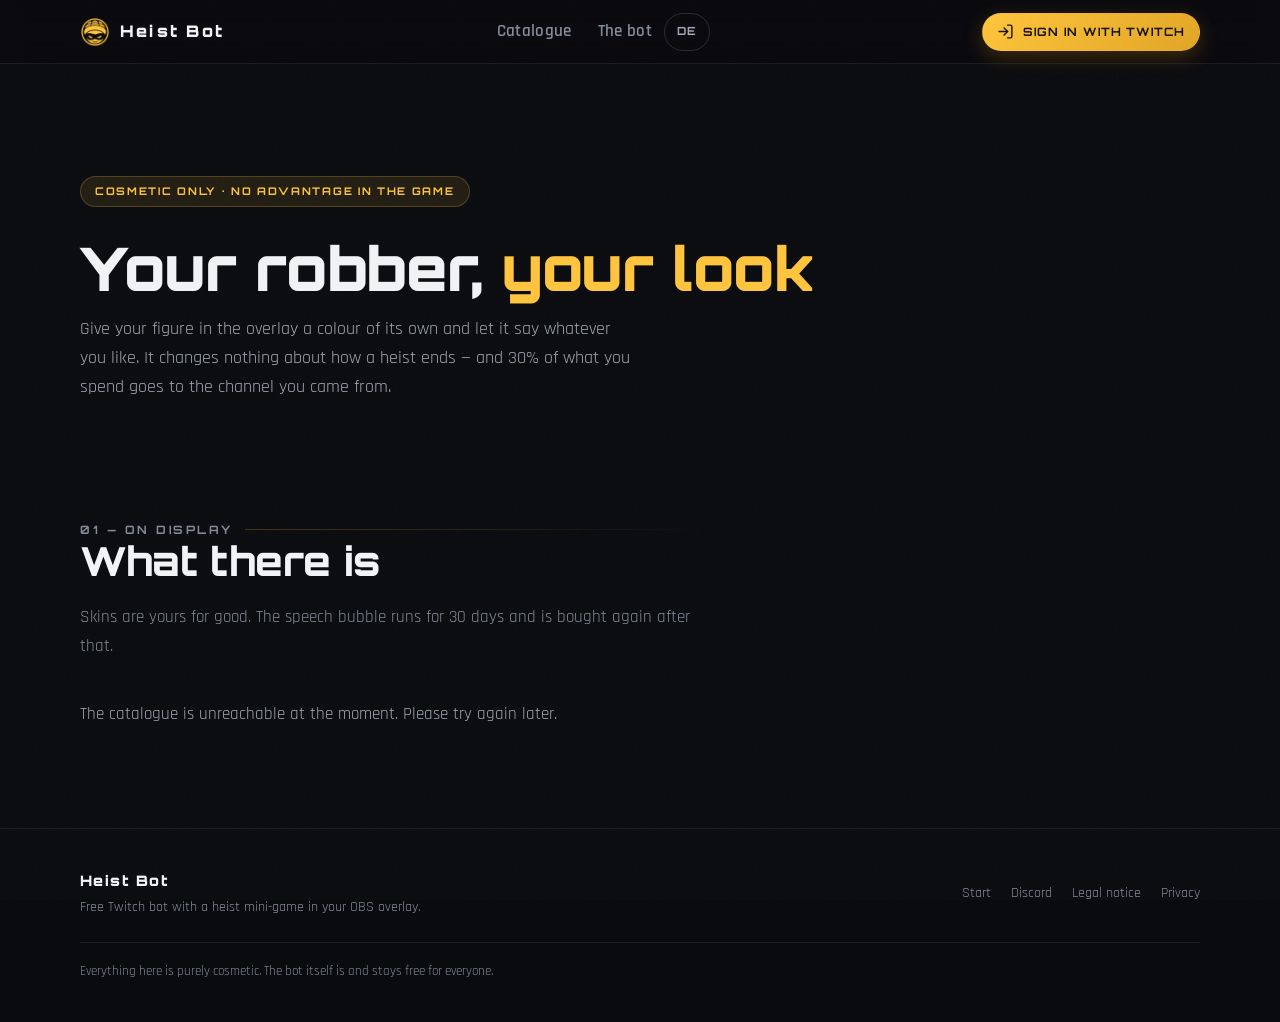
==== commit 9a450a35: "fix(shop): Skript- und Stiladressen versionieren Railway liefert die Dateien ohne Cache-Control aus " ====
--- a/shop/index.html
+++ b/shop/index.html
@@ -18,11 +18,11 @@
     <!-- Schriften liegen lokal — es wird nichts nachgeladen. -->
     <link rel="stylesheet" href="../assets/fonts.css">
     <link rel="stylesheet" href="../assets/css/site.css">
-    <link rel="stylesheet" href="../assets/css/shop.css">
+    <link rel="stylesheet" href="../assets/css/shop.css?v=1.14.0">
 
     <script src="../assets/js/lucide.min.js"></script>
-    <script src="../assets/js/i18n-shop.js" defer></script>
-    <script src="../assets/js/shop.js" defer></script>
+    <script src="../assets/js/i18n-shop.js?v=1.14.0" defer></script>
+    <script src="../assets/js/shop.js?v=1.14.0" defer></script>
 </head>
 <body>
 
--- a/assets/css/site.css
+++ b/assets/css/site.css
@@ -8,23 +8,23 @@
 
 /* ---------- Token ---------- */
 :root {
-    --gold: #ffd700;
-    --gold-deep: #ff8c00;
-    --gold-gradient: linear-gradient(135deg, #ffd700, #ff8c00);
-
-    --surface: #0a0a0f;
-    --surface-1: #12121a;
-    --surface-2: #1a1a24;
-    --surface-3: #22222e;
-
-    --text: #ffffff;
-    --text-2: #c5c5d0;
-    --text-3: #8a8a98;
-
-    --outline: rgba(255, 255, 255, 0.10);
-    --outline-soft: rgba(255, 255, 255, 0.05);
-    --gold-soft: rgba(255, 215, 0, 0.10);
-    --gold-line: rgba(255, 215, 0, 0.22);
+    --gold: #FFC53D;
+    --gold-deep: #E0A526;
+    --gold-gradient: linear-gradient(135deg, #FFC53D, #E0A526);
+
+    --surface: #0A0B0F;
+    --surface-1: #101219;
+    --surface-2: #171A23;
+    --surface-3: #1F232F;
+
+    --text: #F2F3F5;
+    --text-2: #A2A7B3;
+    --text-3: #858B99;
+
+    --outline: rgba(255, 255, 255, 0.14);
+    --outline-soft: rgba(255, 255, 255, 0.08);
+    --gold-soft: rgb(255 197 61 / .10);
+    --gold-line: rgb(255 197 61 / .22);
 
     --r-sm: 8px;
     --r-md: 12px;
@@ -422,7 +422,22 @@
     font-family: 'Rajdhani', sans-serif;
 }
 
-.chat-eingabe input:focus { outline: none; border-color: var(--gold-line); }
+/* Der einzige Fokus-Indikator der Seite. Vorher wurde die native Umrandung
+   entfernt und nur die Rahmenfarbe auf --gold-line (Gold mit 22 % Deckkraft)
+   gesetzt — das ergab 1,77:1 gegen das Eingabefeld und war damit praktisch
+   unsichtbar. Jetzt ein voller Goldring: sichtbar, ohne das Layout zu
+   verschieben, weil outline keinen Platz einnimmt. */
+.chat-eingabe input:focus-visible {
+    outline: 2px solid var(--gold);
+    outline-offset: 2px;
+    border-color: var(--gold);
+}
+
+/* Maus-Klicks bekommen weiterhin nur die ruhige Rahmenhervorhebung. */
+.chat-eingabe input:focus:not(:focus-visible) {
+    outline: none;
+    border-color: var(--gold-line);
+}
 
 .chat-vorschlaege {
     display: flex;
@@ -725,3 +740,45 @@
     .sprache { min-height: 44px; min-width: 50px; }
     .hamburger { width: 44px; height: 44px; }
 }
+
+/* ── Schaustücke: echte Aufnahmen aus dem laufenden Produkt ──────────────
+   Der Alert steht bewusst OHNE Rahmen: die OBS-Quelle ist transparent, und
+   genau so sieht ihn der Zuschauer — frei über dem Bild. Das App-Fenster
+   bekommt dagegen einen Rahmen, weil es ein Fenster IST. */
+
+.schaustuecke {
+    margin-top: 56px;
+    display: grid;
+    gap: 52px;
+}
+
+.schaustueck { margin: 0; }
+
+.schaustueck img {
+    display: block;
+    width: 100%;
+    max-width: 710px;
+    height: auto;
+    margin-inline: auto;
+}
+
+.schaustueck figcaption {
+    margin-top: 16px;
+    text-align: center;
+    font-size: 15px;
+    line-height: 1.55;
+    color: var(--text-3);
+    max-width: 56ch;
+    margin-inline: auto;
+}
+
+.schaustueck--fenster img {
+    max-width: 100%;
+    border: 1px solid var(--outline);
+    border-radius: var(--r-lg);
+    box-shadow: 0 18px 48px rgb(0 0 0 / .5);
+}
+
+@media (min-width: 900px) {
+    .schaustuecke { gap: 64px; }
+}
